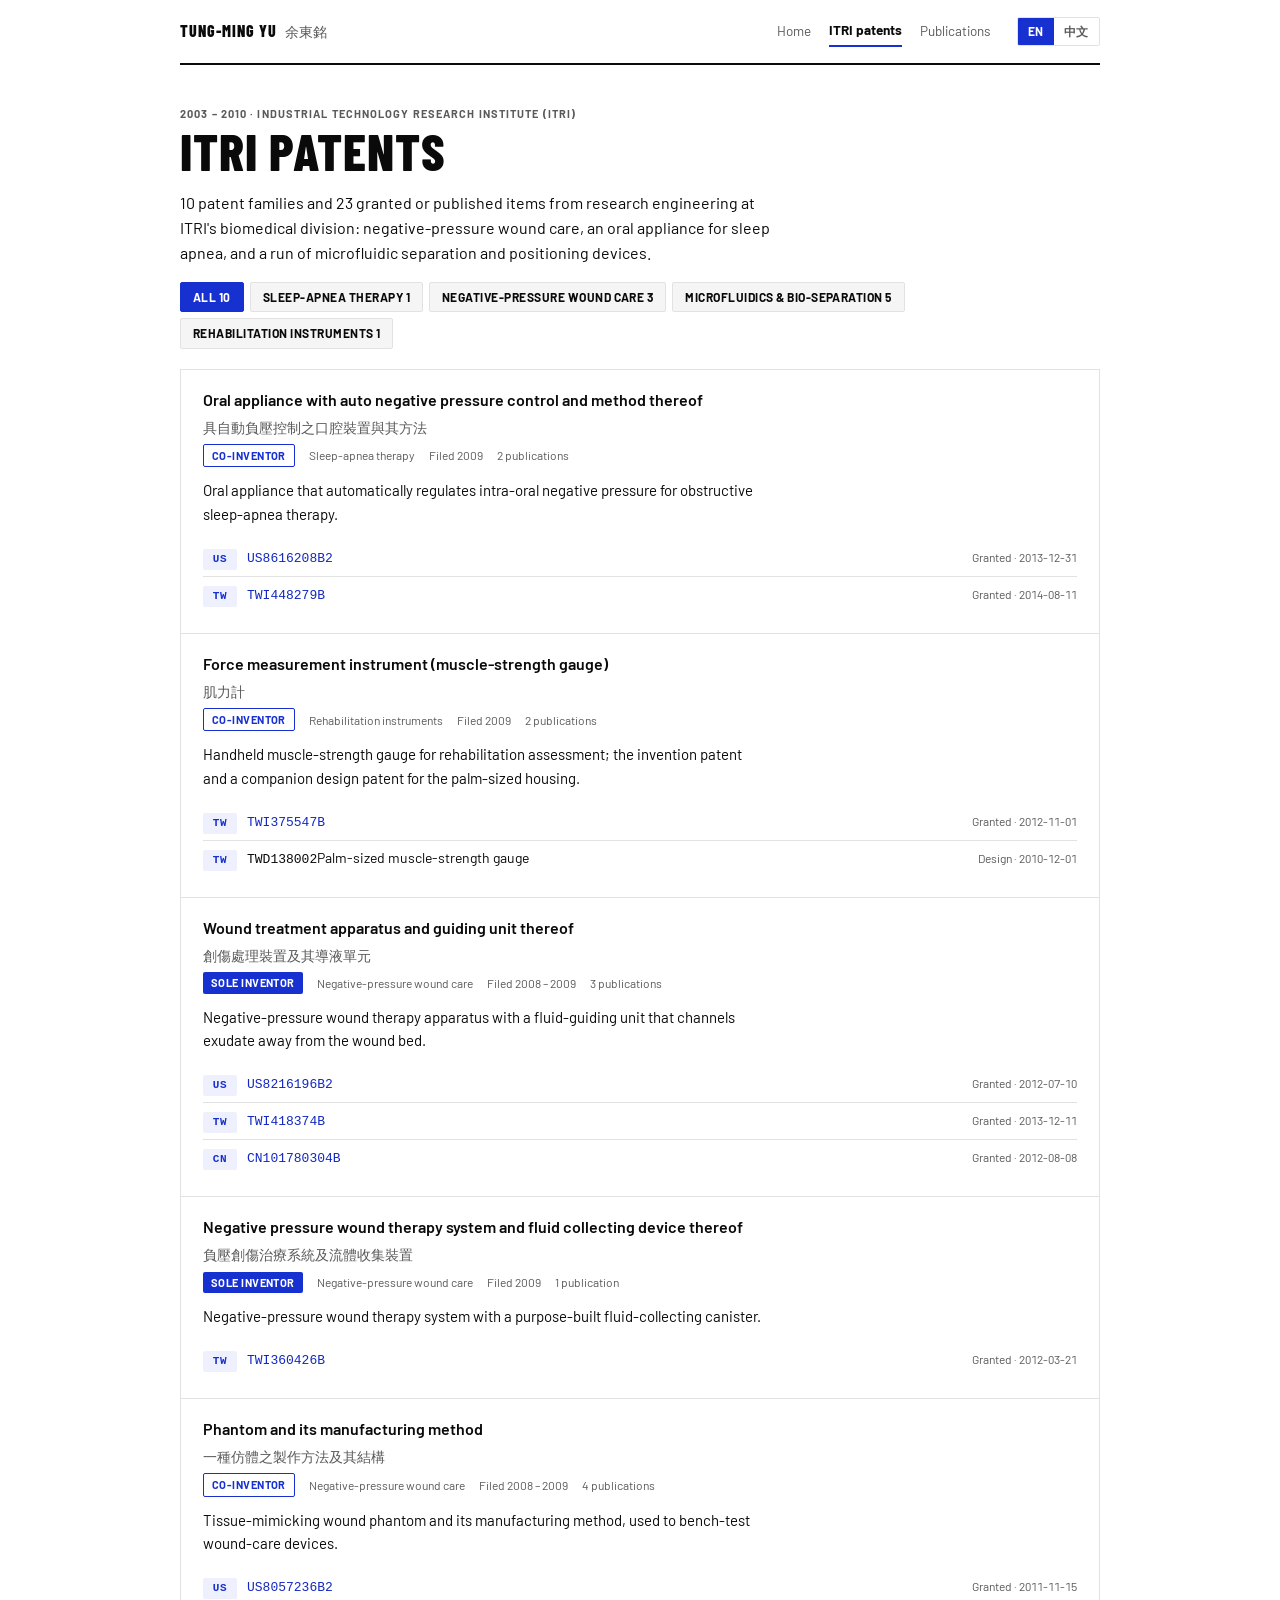
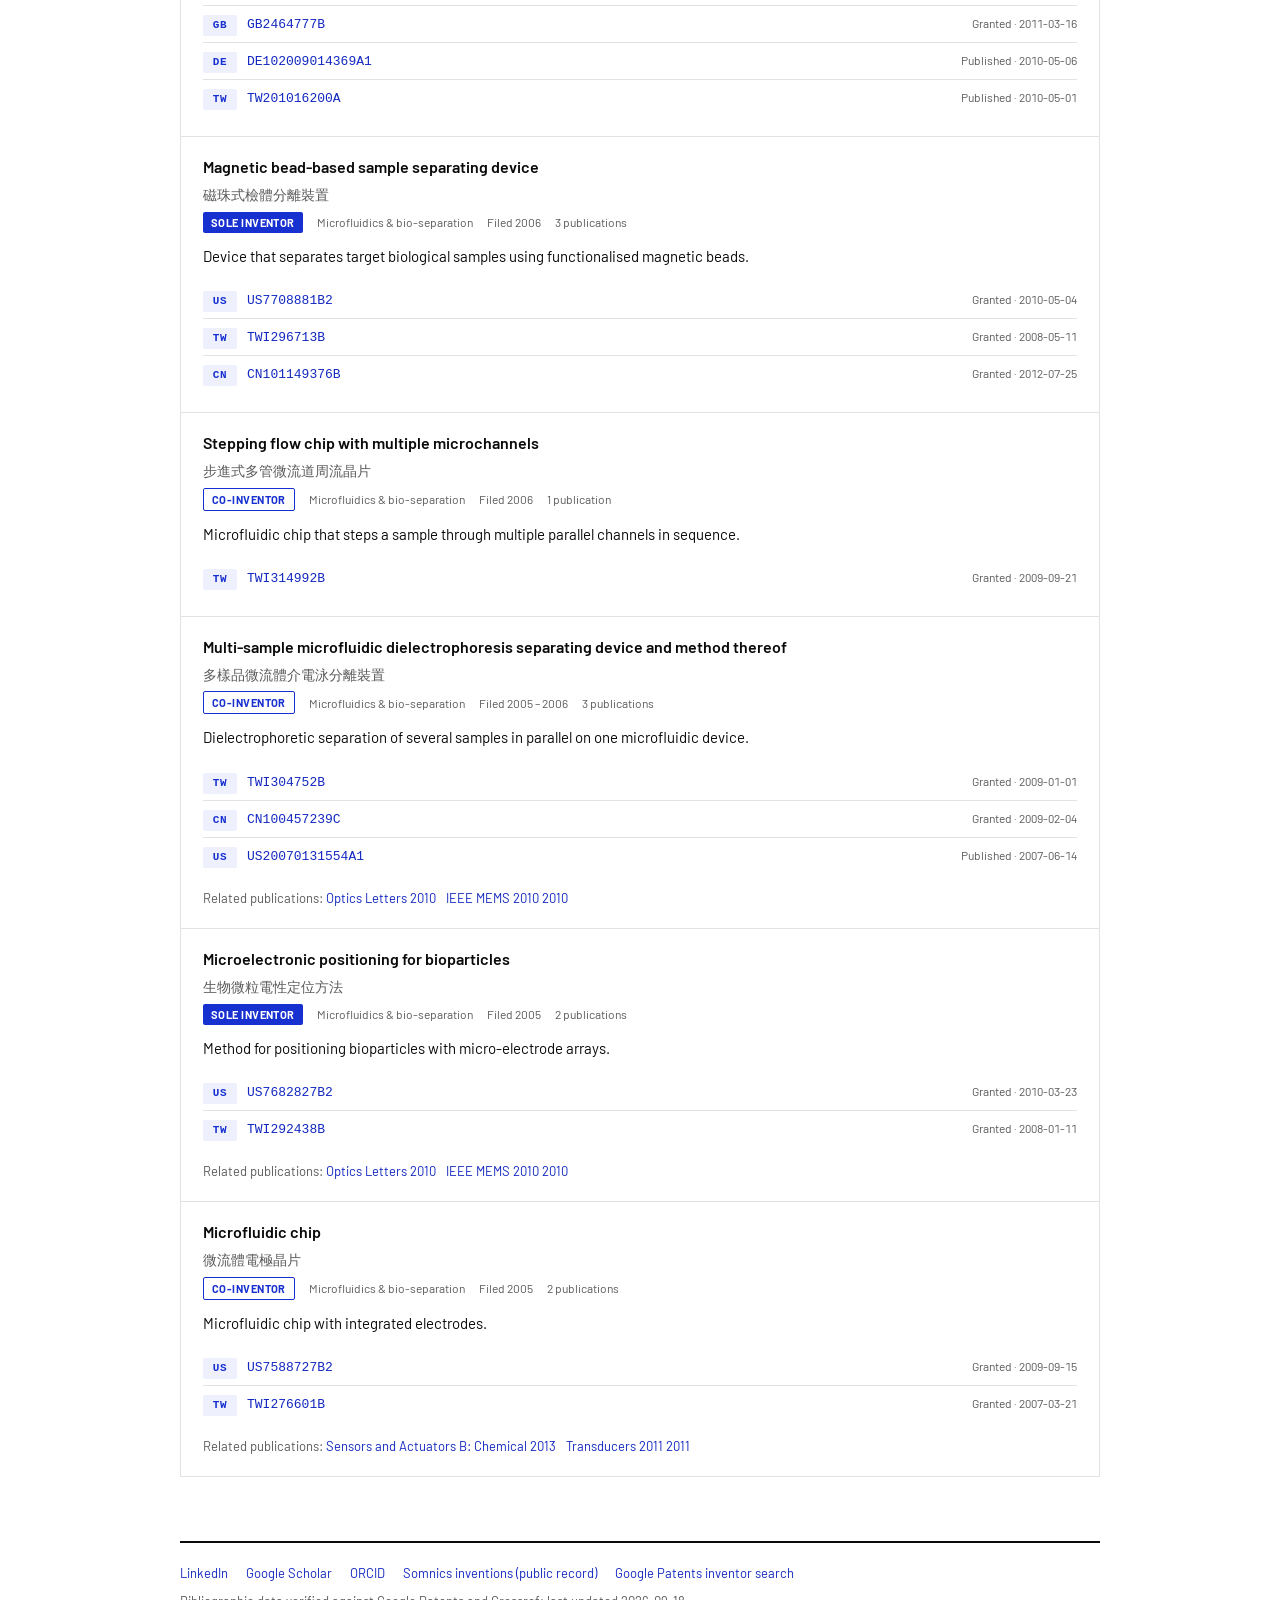
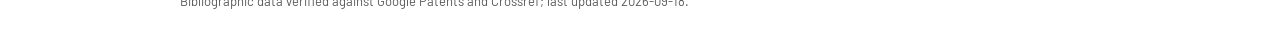
==== itri.html @ 013ddf95 "Inventor portfolio site: ITRI patents, publications, Somnics inventions (public record) Co-Authored-" ====
<!doctype html>
<html lang="en" data-lang="en">
<head>
<meta charset="utf-8">
<meta name="viewport" content="width=device-width, initial-scale=1, viewport-fit=cover">
<title>ITRI Patents — Tung-Ming Yu</title>
<meta name="description" content="Patent families from ITRI, 2003–2010">
<meta property="og:title" content="ITRI Patents — Tung-Ming Yu">
<meta property="og:description" content="Patent families from ITRI, 2003–2010">
<meta property="og:type" content="website">
<link rel="preconnect" href="https://fonts.googleapis.com"><link rel="stylesheet" href="https://fonts.googleapis.com/css2?family=Barlow+Condensed:wght@600;700;800&family=Barlow:wght@400;500;600&display=swap">
<link rel="stylesheet" href="style.css">
</head>
<body>
<div class="wrap">
<div class="top">
  <a class="brand" href="index.html">Tung-Ming Yu<span class="zh-name">余東銘</span></a>
  <nav class="nav" aria-label="Site"><a href="index.html"><span class="en">Home</span><span class="zh">首頁</span></a><a href="itri.html" aria-current="page"><span class="en">ITRI patents</span><span class="zh">工研院專利</span></a><a href="publications.html"><span class="en">Publications</span><span class="zh">論文</span></a>
    <span class="lang" role="group" aria-label="Language">
      <button type="button" id="lang-en" data-lang="en" aria-pressed="true">EN</button>
      <button type="button" id="lang-zh" data-lang="zh" aria-pressed="false">中文</button>
    </span>
  </nav>
</div><main>
<p class="eyebrow">2003 – 2010 · <span class="en">Industrial Technology Research Institute (ITRI)</span><span class="zh">財團法人工業技術研究院</span></p>
<h1><span class="en">ITRI patents</span><span class="zh">工研院時期專利</span></h1>
<p class="lede" style="margin-top:12px"><span class="en">10 patent families and 23 granted or published items from research engineering at ITRI&#x27;s biomedical division: negative-pressure wound care, an oral appliance for sleep apnea, and a run of microfluidic separation and positioning devices.</span><span class="zh">工研院生醫領域研發期間的 10 個專利家族、23 件核准或公開案：負壓創傷照護、睡眠呼吸中止口腔裝置，以及一系列微流體分離與定位裝置。</span></p>
<div class="filter" role="group" aria-label="Filter by domain"><button type="button" data-domain="all" aria-pressed="true"><span class="en">All</span><span class="zh">全部</span> <span class="n">10</span></button><button type="button" data-domain="sleep" aria-pressed="false"><span class="en">Sleep-apnea therapy</span><span class="zh">睡眠呼吸中止治療</span> <span class="n">1</span></button><button type="button" data-domain="wound" aria-pressed="false"><span class="en">Negative-pressure wound care</span><span class="zh">負壓創傷照護</span> <span class="n">3</span></button><button type="button" data-domain="microfluidics" aria-pressed="false"><span class="en">Microfluidics &amp; bio-separation</span><span class="zh">微流體與生物分離</span> <span class="n">5</span></button><button type="button" data-domain="rehab" aria-pressed="false"><span class="en">Rehabilitation instruments</span><span class="zh">復健量測儀器</span> <span class="n">1</span></button></div>
<div class="families">
<article class="fam" id="oral-appliance" data-domain="sleep">
  <header>
    <h3><span class="en">Oral appliance with auto negative pressure control and method thereof</span><span class="zh">具自動負壓控制之口腔裝置與其方法</span></h3>
    <p class="alt"><span class="en">具自動負壓控制之口腔裝置與其方法</span><span class="zh">Oral appliance with auto negative pressure control and method thereof</span></p>
    <div class="meta"><span class="role co"><span class="en">Co-inventor</span><span class="zh">共同發明人</span></span><span><span class="en">Sleep-apnea therapy</span><span class="zh">睡眠呼吸中止治療</span></span>
      <span><span class="en">Filed</span><span class="zh">申請</span> 2009</span>
      <span>2 <span class="en">publications</span><span class="zh">件公告</span></span></div>
  </header>
  <p class="desc"><span class="en">Oral appliance that automatically regulates intra-oral negative pressure for obstructive sleep-apnea therapy.</span><span class="zh">自動調控口腔內負壓的口腔裝置，用於阻塞型睡眠呼吸中止治療。</span></p>
  <ul class="pubs"><li><span class="cc" title="United States">US</span><span><a class="pn" href="https://patents.google.com/patent/US8616208B2" target="_blank" rel="noopener">US8616208B2</a></span><span class="kd"><span class="en">Granted</span><span class="zh">核准</span> · 2013-12-31</span></li><li><span class="cc" title="Taiwan">TW</span><span><a class="pn" href="https://patents.google.com/patent/TWI448279B" target="_blank" rel="noopener">TWI448279B</a></span><span class="kd"><span class="en">Granted</span><span class="zh">核准</span> · 2014-08-11</span></li></ul>
  
</article>
<article class="fam" id="force-meter" data-domain="rehab">
  <header>
    <h3><span class="en">Force measurement instrument (muscle-strength gauge)</span><span class="zh">肌力計</span></h3>
    <p class="alt"><span class="en">肌力計</span><span class="zh">Force measurement instrument (muscle-strength gauge)</span></p>
    <div class="meta"><span class="role co"><span class="en">Co-inventor</span><span class="zh">共同發明人</span></span><span><span class="en">Rehabilitation instruments</span><span class="zh">復健量測儀器</span></span>
      <span><span class="en">Filed</span><span class="zh">申請</span> 2009</span>
      <span>2 <span class="en">publications</span><span class="zh">件公告</span></span></div>
  </header>
  <p class="desc"><span class="en">Handheld muscle-strength gauge for rehabilitation assessment; the invention patent and a companion design patent for the palm-sized housing.</span><span class="zh">復健評估用手持式肌力計；含發明專利與掌上型外觀設計專利。</span></p>
  <ul class="pubs"><li><span class="cc" title="Taiwan">TW</span><span><a class="pn" href="https://patents.google.com/patent/TWI375547B" target="_blank" rel="noopener">TWI375547B</a></span><span class="kd"><span class="en">Granted</span><span class="zh">核准</span> · 2012-11-01</span></li><li><span class="cc" title="Taiwan">TW</span><span><span class="pn">TWD138002</span><span class="ptitle"><span class="en">Palm-sized muscle-strength gauge</span><span class="zh">掌上型肌力計</span></span></span><span class="kd"><span class="en">Design</span><span class="zh">設計</span> · 2010-12-01</span></li></ul>
  
</article>
<article class="fam" id="wound-guiding" data-domain="wound">
  <header>
    <h3><span class="en">Wound treatment apparatus and guiding unit thereof</span><span class="zh">創傷處理裝置及其導液單元</span></h3>
    <p class="alt"><span class="en">創傷處理裝置及其導液單元</span><span class="zh">Wound treatment apparatus and guiding unit thereof</span></p>
    <div class="meta"><span class="role sole"><span class="en">Sole inventor</span><span class="zh">唯一發明人</span></span><span><span class="en">Negative-pressure wound care</span><span class="zh">負壓創傷照護</span></span>
      <span><span class="en">Filed</span><span class="zh">申請</span> 2008 – 2009</span>
      <span>3 <span class="en">publications</span><span class="zh">件公告</span></span></div>
  </header>
  <p class="desc"><span class="en">Negative-pressure wound therapy apparatus with a fluid-guiding unit that channels exudate away from the wound bed.</span><span class="zh">負壓創傷治療裝置，以導液單元將滲出液自傷口床導出。</span></p>
  <ul class="pubs"><li><span class="cc" title="United States">US</span><span><a class="pn" href="https://patents.google.com/patent/US8216196B2" target="_blank" rel="noopener">US8216196B2</a></span><span class="kd"><span class="en">Granted</span><span class="zh">核准</span> · 2012-07-10</span></li><li><span class="cc" title="Taiwan">TW</span><span><a class="pn" href="https://patents.google.com/patent/TWI418374B" target="_blank" rel="noopener">TWI418374B</a></span><span class="kd"><span class="en">Granted</span><span class="zh">核准</span> · 2013-12-11</span></li><li><span class="cc" title="China">CN</span><span><a class="pn" href="https://patents.google.com/patent/CN101780304B" target="_blank" rel="noopener">CN101780304B</a></span><span class="kd"><span class="en">Granted</span><span class="zh">核准</span> · 2012-08-08</span></li></ul>
  
</article>
<article class="fam" id="npwt-collector" data-domain="wound">
  <header>
    <h3><span class="en">Negative pressure wound therapy system and fluid collecting device thereof</span><span class="zh">負壓創傷治療系統及流體收集裝置</span></h3>
    <p class="alt"><span class="en">負壓創傷治療系統及流體收集裝置</span><span class="zh">Negative pressure wound therapy system and fluid collecting device thereof</span></p>
    <div class="meta"><span class="role sole"><span class="en">Sole inventor</span><span class="zh">唯一發明人</span></span><span><span class="en">Negative-pressure wound care</span><span class="zh">負壓創傷照護</span></span>
      <span><span class="en">Filed</span><span class="zh">申請</span> 2009</span>
      <span>1 <span class="en">publication</span><span class="zh">件公告</span></span></div>
  </header>
  <p class="desc"><span class="en">Negative-pressure wound therapy system with a purpose-built fluid-collecting canister.</span><span class="zh">負壓創傷治療系統及其專用流體收集裝置。</span></p>
  <ul class="pubs"><li><span class="cc" title="Taiwan">TW</span><span><a class="pn" href="https://patents.google.com/patent/TWI360426B" target="_blank" rel="noopener">TWI360426B</a></span><span class="kd"><span class="en">Granted</span><span class="zh">核准</span> · 2012-03-21</span></li></ul>
  
</article>
<article class="fam" id="phantom" data-domain="wound">
  <header>
    <h3><span class="en">Phantom and its manufacturing method</span><span class="zh">一種仿體之製作方法及其結構</span></h3>
    <p class="alt"><span class="en">一種仿體之製作方法及其結構</span><span class="zh">Phantom and its manufacturing method</span></p>
    <div class="meta"><span class="role co"><span class="en">Co-inventor</span><span class="zh">共同發明人</span></span><span><span class="en">Negative-pressure wound care</span><span class="zh">負壓創傷照護</span></span>
      <span><span class="en">Filed</span><span class="zh">申請</span> 2008 – 2009</span>
      <span>4 <span class="en">publications</span><span class="zh">件公告</span></span></div>
  </header>
  <p class="desc"><span class="en">Tissue-mimicking wound phantom and its manufacturing method, used to bench-test wound-care devices.</span><span class="zh">模擬組織的創傷仿體及其製作方法，用於創傷照護器材的檯面測試。</span></p>
  <ul class="pubs"><li><span class="cc" title="United States">US</span><span><a class="pn" href="https://patents.google.com/patent/US8057236B2" target="_blank" rel="noopener">US8057236B2</a></span><span class="kd"><span class="en">Granted</span><span class="zh">核准</span> · 2011-11-15</span></li><li><span class="cc" title="United Kingdom">GB</span><span><a class="pn" href="https://patents.google.com/patent/GB2464777B" target="_blank" rel="noopener">GB2464777B</a></span><span class="kd"><span class="en">Granted</span><span class="zh">核准</span> · 2011-03-16</span></li><li><span class="cc" title="Germany">DE</span><span><a class="pn" href="https://patents.google.com/patent/DE102009014369A1" target="_blank" rel="noopener">DE102009014369A1</a></span><span class="kd"><span class="en">Published</span><span class="zh">公開</span> · 2010-05-06</span></li><li><span class="cc" title="Taiwan">TW</span><span><a class="pn" href="https://patents.google.com/patent/TW201016200A" target="_blank" rel="noopener">TW201016200A</a></span><span class="kd"><span class="en">Published</span><span class="zh">公開</span> · 2010-05-01</span></li></ul>
  
</article>
<article class="fam" id="magnetic-bead" data-domain="microfluidics">
  <header>
    <h3><span class="en">Magnetic bead-based sample separating device</span><span class="zh">磁珠式檢體分離裝置</span></h3>
    <p class="alt"><span class="en">磁珠式檢體分離裝置</span><span class="zh">Magnetic bead-based sample separating device</span></p>
    <div class="meta"><span class="role sole"><span class="en">Sole inventor</span><span class="zh">唯一發明人</span></span><span><span class="en">Microfluidics &amp; bio-separation</span><span class="zh">微流體與生物分離</span></span>
      <span><span class="en">Filed</span><span class="zh">申請</span> 2006</span>
      <span>3 <span class="en">publications</span><span class="zh">件公告</span></span></div>
  </header>
  <p class="desc"><span class="en">Device that separates target biological samples using functionalised magnetic beads.</span><span class="zh">以功能化磁珠分離目標生物檢體的裝置。</span></p>
  <ul class="pubs"><li><span class="cc" title="United States">US</span><span><a class="pn" href="https://patents.google.com/patent/US7708881B2" target="_blank" rel="noopener">US7708881B2</a></span><span class="kd"><span class="en">Granted</span><span class="zh">核准</span> · 2010-05-04</span></li><li><span class="cc" title="Taiwan">TW</span><span><a class="pn" href="https://patents.google.com/patent/TWI296713B" target="_blank" rel="noopener">TWI296713B</a></span><span class="kd"><span class="en">Granted</span><span class="zh">核准</span> · 2008-05-11</span></li><li><span class="cc" title="China">CN</span><span><a class="pn" href="https://patents.google.com/patent/CN101149376B" target="_blank" rel="noopener">CN101149376B</a></span><span class="kd"><span class="en">Granted</span><span class="zh">核准</span> · 2012-07-25</span></li></ul>
  
</article>
<article class="fam" id="stepping-chip" data-domain="microfluidics">
  <header>
    <h3><span class="en">Stepping flow chip with multiple microchannels</span><span class="zh">步進式多管微流道周流晶片</span></h3>
    <p class="alt"><span class="en">步進式多管微流道周流晶片</span><span class="zh">Stepping flow chip with multiple microchannels</span></p>
    <div class="meta"><span class="role co"><span class="en">Co-inventor</span><span class="zh">共同發明人</span></span><span><span class="en">Microfluidics &amp; bio-separation</span><span class="zh">微流體與生物分離</span></span>
      <span><span class="en">Filed</span><span class="zh">申請</span> 2006</span>
      <span>1 <span class="en">publication</span><span class="zh">件公告</span></span></div>
  </header>
  <p class="desc"><span class="en">Microfluidic chip that steps a sample through multiple parallel channels in sequence.</span><span class="zh">使樣品依序步進流經多個並列微流道的晶片。</span></p>
  <ul class="pubs"><li><span class="cc" title="Taiwan">TW</span><span><a class="pn" href="https://patents.google.com/patent/TWI314992B" target="_blank" rel="noopener">TWI314992B</a></span><span class="kd"><span class="en">Granted</span><span class="zh">核准</span> · 2009-09-21</span></li></ul>
  
</article>
<article class="fam" id="dep-separator" data-domain="microfluidics">
  <header>
    <h3><span class="en">Multi-sample microfluidic dielectrophoresis separating device and method thereof</span><span class="zh">多樣品微流體介電泳分離裝置</span></h3>
    <p class="alt"><span class="en">多樣品微流體介電泳分離裝置</span><span class="zh">Multi-sample microfluidic dielectrophoresis separating device and method thereof</span></p>
    <div class="meta"><span class="role co"><span class="en">Co-inventor</span><span class="zh">共同發明人</span></span><span><span class="en">Microfluidics &amp; bio-separation</span><span class="zh">微流體與生物分離</span></span>
      <span><span class="en">Filed</span><span class="zh">申請</span> 2005 – 2006</span>
      <span>3 <span class="en">publications</span><span class="zh">件公告</span></span></div>
  </header>
  <p class="desc"><span class="en">Dielectrophoretic separation of several samples in parallel on one microfluidic device.</span><span class="zh">在單一微流體裝置上以介電泳平行分離多個樣品。</span></p>
  <ul class="pubs"><li><span class="cc" title="Taiwan">TW</span><span><a class="pn" href="https://patents.google.com/patent/TWI304752B" target="_blank" rel="noopener">TWI304752B</a></span><span class="kd"><span class="en">Granted</span><span class="zh">核准</span> · 2009-01-01</span></li><li><span class="cc" title="China">CN</span><span><a class="pn" href="https://patents.google.com/patent/CN100457239C" target="_blank" rel="noopener">CN100457239C</a></span><span class="kd"><span class="en">Granted</span><span class="zh">核准</span> · 2009-02-04</span></li><li><span class="cc" title="United States">US</span><span><a class="pn" href="https://patents.google.com/patent/US20070131554A1" target="_blank" rel="noopener">US20070131554A1</a></span><span class="kd"><span class="en">Published</span><span class="zh">公開</span> · 2007-06-14</span></li></ul>
  <div class="related"><span class="en">Related publications:</span><span class="zh">相關論文：</span> <a href="publications.html#ol-2010">Optics Letters 2010</a><a href="publications.html#mems-2010">IEEE MEMS 2010 2010</a></div>
</article>
<article class="fam" id="bioparticle-positioning" data-domain="microfluidics">
  <header>
    <h3><span class="en">Microelectronic positioning for bioparticles</span><span class="zh">生物微粒電性定位方法</span></h3>
    <p class="alt"><span class="en">生物微粒電性定位方法</span><span class="zh">Microelectronic positioning for bioparticles</span></p>
    <div class="meta"><span class="role sole"><span class="en">Sole inventor</span><span class="zh">唯一發明人</span></span><span><span class="en">Microfluidics &amp; bio-separation</span><span class="zh">微流體與生物分離</span></span>
      <span><span class="en">Filed</span><span class="zh">申請</span> 2005</span>
      <span>2 <span class="en">publications</span><span class="zh">件公告</span></span></div>
  </header>
  <p class="desc"><span class="en">Method for positioning bioparticles with micro-electrode arrays.</span><span class="zh">以微電極陣列定位生物微粒的方法。</span></p>
  <ul class="pubs"><li><span class="cc" title="United States">US</span><span><a class="pn" href="https://patents.google.com/patent/US7682827B2" target="_blank" rel="noopener">US7682827B2</a></span><span class="kd"><span class="en">Granted</span><span class="zh">核准</span> · 2010-03-23</span></li><li><span class="cc" title="Taiwan">TW</span><span><a class="pn" href="https://patents.google.com/patent/TWI292438B" target="_blank" rel="noopener">TWI292438B</a></span><span class="kd"><span class="en">Granted</span><span class="zh">核准</span> · 2008-01-11</span></li></ul>
  <div class="related"><span class="en">Related publications:</span><span class="zh">相關論文：</span> <a href="publications.html#ol-2010">Optics Letters 2010</a><a href="publications.html#mems-2010">IEEE MEMS 2010 2010</a></div>
</article>
<article class="fam" id="microfluidic-chip" data-domain="microfluidics">
  <header>
    <h3><span class="en">Microfluidic chip</span><span class="zh">微流體電極晶片</span></h3>
    <p class="alt"><span class="en">微流體電極晶片</span><span class="zh">Microfluidic chip</span></p>
    <div class="meta"><span class="role co"><span class="en">Co-inventor</span><span class="zh">共同發明人</span></span><span><span class="en">Microfluidics &amp; bio-separation</span><span class="zh">微流體與生物分離</span></span>
      <span><span class="en">Filed</span><span class="zh">申請</span> 2005</span>
      <span>2 <span class="en">publications</span><span class="zh">件公告</span></span></div>
  </header>
  <p class="desc"><span class="en">Microfluidic chip with integrated electrodes.</span><span class="zh">整合電極的微流體晶片。</span></p>
  <ul class="pubs"><li><span class="cc" title="United States">US</span><span><a class="pn" href="https://patents.google.com/patent/US7588727B2" target="_blank" rel="noopener">US7588727B2</a></span><span class="kd"><span class="en">Granted</span><span class="zh">核准</span> · 2009-09-15</span></li><li><span class="cc" title="Taiwan">TW</span><span><a class="pn" href="https://patents.google.com/patent/TWI276601B" target="_blank" rel="noopener">TWI276601B</a></span><span class="kd"><span class="en">Granted</span><span class="zh">核准</span> · 2007-03-21</span></li></ul>
  <div class="related"><span class="en">Related publications:</span><span class="zh">相關論文：</span> <a href="publications.html#snb-2013">Sensors and Actuators B: Chemical 2013</a><a href="publications.html#transducers-2011">Transducers 2011 2011</a></div>
</article></div>
</main>
<footer>
  <div class="ext"><a href="https://www.linkedin.com/in/tungmingyu" rel="me">LinkedIn</a><a href="https://scholar.google.com/citations?user=Y4uDDDAAAAAJ">Google Scholar</a><a href="https://orcid.org/0009-0000-7550-7226">ORCID</a><a href="somnics.html"><span class="en">Somnics inventions (public record)</span><span class="zh">Somnics 發明（公開紀錄）</span></a><a href="https://patents.google.com/?inventor=%22Tung-Ming+Yu%22"><span class="en">Google Patents inventor search</span><span class="zh">Google Patents 發明人檢索</span></a></div>
  <div><span class="en">Bibliographic data verified against Google Patents and Crossref; last updated 2026-09-18.</span><span class="zh">書目資料已與 Google Patents 及 Crossref 核對；最後更新 2026-09-18。</span></div>
</footer></div>
<script src="app.js"></script>
</body>
</html>
---- style.css ----
:root{
  --bg:#FFFFFF;--surface:#F5F5F5;--ink:#0A0A0A;--muted:#5A5A5A;
  --line:#E2E2E2;--accent:#1730D0;--accent-ink:#1228C0;--accent-soft:#EEF0FD;--mono-bg:#F2F2F2;
  --font-body:"Barlow",system-ui,-apple-system,"Noto Sans TC","PingFang TC",sans-serif;
  --font-display:"Barlow Condensed",var(--font-body);
  --font-mono:ui-monospace,SFMono-Regular,Menlo,Consolas,monospace;
}
@media (prefers-color-scheme:dark){
  :root:not([data-theme="light"]){
    --bg:#111111;--surface:#1C1C1C;--ink:#F0F0F0;--muted:#888;
    --line:#2C2C2C;--accent:#5B72F4;--accent-ink:#8FA4FF;--accent-soft:#13183A;--mono-bg:#222;
  }
}
:root[data-theme="dark"]{
  --bg:#111111;--surface:#1C1C1C;--ink:#F0F0F0;--muted:#888;
  --line:#2C2C2C;--accent:#5B72F4;--accent-ink:#8FA4FF;--accent-soft:#13183A;--mono-bg:#222;
}
*{box-sizing:border-box}
html{color-scheme:light dark}
body{margin:0;background:var(--bg);color:var(--ink);font-family:var(--font-body);font-size:16px;line-height:1.55;-webkit-font-smoothing:antialiased}
:root:not([data-lang="zh"]) .zh{display:none}
:root[data-lang="zh"] .en{display:none}
:root[data-lang="zh"] body{font-size:16.5px}
a{color:var(--accent-ink);text-decoration:none}
a:hover{text-decoration:underline;text-underline-offset:3px}
a:focus-visible,button:focus-visible{outline:2px solid var(--accent);outline-offset:2px;border-radius:2px}
.wrap{max-width:960px;margin:0 auto;padding-block:0 64px;padding-inline:20px}
h1,h2,h3{font-family:var(--font-display);text-wrap:balance;margin:0;line-height:1.1}
h1{font-size:clamp(36px,6vw,52px);font-weight:800;text-transform:uppercase;letter-spacing:.02em}
h2{font-size:13px;font-weight:800;text-transform:uppercase;letter-spacing:.1em;margin-top:48px;padding-bottom:10px;margin-bottom:16px;border-bottom:2px solid var(--ink)}
h3{font-size:17px;font-weight:600;line-height:1.3;font-family:var(--font-body);text-transform:none;letter-spacing:0}
p{margin:0}
.eyebrow{font-size:11px;letter-spacing:.1em;text-transform:uppercase;color:var(--muted);font-weight:700}
.muted{color:var(--muted)}
.mono{font-family:var(--font-mono);font-variant-numeric:tabular-nums}

/* header */
.top{display:flex;align-items:center;justify-content:space-between;gap:16px;flex-wrap:wrap;padding-block:16px;border-bottom:2px solid var(--ink);margin-bottom:40px}
.brand{font-family:var(--font-display);font-weight:800;font-size:16px;color:var(--ink);letter-spacing:.06em;text-transform:uppercase}
.brand .zh-name{font-family:var(--font-body);font-weight:400;color:var(--muted);margin-left:8px;text-transform:none;letter-spacing:0;font-size:14px}
.nav{display:flex;gap:4px 18px;align-items:center;flex-wrap:wrap;font-size:13.5px}
.nav a{color:var(--muted);padding:4px 0}
.nav a[aria-current="page"]{color:var(--ink);font-weight:700;border-bottom:2px solid var(--accent)}
.lang{display:inline-flex;border:1px solid var(--line);border-radius:2px;overflow:hidden;margin-left:8px}
.lang button{font:inherit;font-size:12px;font-weight:700;padding:4px 10px;border:0;background:transparent;color:var(--muted);cursor:pointer;letter-spacing:.05em}
.lang button[aria-pressed="true"]{background:var(--accent);color:#fff}

/* hero */
.hero{display:grid;gap:14px;max-width:72ch}
.hero h1{font-size:clamp(52px,9vw,88px);line-height:.96}
.hero h1 .zh-name{display:block;font-size:.28em;font-weight:400;text-transform:none;color:var(--muted);letter-spacing:0;font-family:var(--font-body);margin-top:10px}
.hero .tag{font-size:13px;color:var(--muted);font-weight:600;letter-spacing:.06em;text-transform:uppercase}
.hero p.intro{font-size:17px;color:var(--ink);max-width:65ch}
.figures{display:flex;flex-wrap:wrap;gap:0;margin-top:32px;border-top:2px solid var(--ink);border-bottom:2px solid var(--ink)}
.figures div{display:flex;flex-direction:column;gap:3px;padding:14px 24px 12px;border-right:1px solid var(--line)}
.figures div:first-child{padding-left:0}
.figures div:last-child{border-right:none}
.figures b{font-family:var(--font-display);font-size:42px;font-weight:800;line-height:1;font-variant-numeric:tabular-nums;letter-spacing:-.01em}
.figures span{font-size:11px;color:var(--muted);text-transform:uppercase;letter-spacing:.06em;font-weight:600}

/* eras */
.eras{display:grid;gap:0;margin-top:16px}
.era{display:grid;grid-template-columns:120px 1fr auto;gap:6px 20px;align-items:baseline;padding-block:18px;border-bottom:1px solid var(--line)}
.era:first-child{border-top:1px solid var(--line)}
.era .years{font-family:var(--font-mono);font-size:12px;color:var(--muted);font-variant-numeric:tabular-nums}
.era .org{font-family:var(--font-display);font-weight:700;font-size:18px;text-transform:uppercase;letter-spacing:.02em}
.era .role{font-size:14px;color:var(--muted);margin-top:3px}
.era .cta{font-size:12px;font-weight:700;white-space:nowrap;letter-spacing:.05em;text-transform:uppercase;color:var(--accent-ink)}
@media (max-width:560px){.era{grid-template-columns:1fr}.era .cta{white-space:normal}}
.domains{display:flex;flex-wrap:wrap;gap:6px;margin-top:16px}
.chip{display:inline-flex;align-items:center;gap:6px;font-size:12px;font-weight:600;padding:5px 11px;border-radius:2px;border:1px solid var(--line);background:var(--surface);color:var(--ink);text-transform:uppercase;letter-spacing:.04em}
.chip .n{font-family:var(--font-mono);font-size:12px;color:var(--muted)}

/* filter bar */
.filter{display:flex;flex-wrap:wrap;gap:6px;margin:16px 0 20px}
.filter button{font:inherit;font-size:12px;font-weight:700;padding:5px 12px;border-radius:2px;border:1px solid var(--line);background:var(--surface);color:var(--ink);cursor:pointer;text-transform:uppercase;letter-spacing:.04em}
.filter button[aria-pressed="true"]{background:var(--accent);border-color:var(--accent);color:#fff}

/* family cards */
.families{display:grid;gap:1px;background:var(--line);margin-top:16px;border:1px solid var(--line)}
.fam{background:var(--bg);padding:20px 22px;scroll-margin-top:16px}
.fam[hidden]{display:none}
.fam header{display:grid;gap:6px;margin-bottom:12px}
.fam h3{font-size:16px;font-weight:600;line-height:1.3}
.fam .alt{font-size:14px;color:var(--muted)}
.meta{display:flex;flex-wrap:wrap;gap:6px 14px;font-size:12px;color:var(--muted);align-items:center}
.meta .role{font-weight:700;padding:2px 8px;border-radius:2px;font-size:11px;text-transform:uppercase;letter-spacing:.04em}
.meta .role.sole,.meta .role.first{background:var(--accent);color:#fff}
.meta .role.co{border:1px solid var(--accent);color:var(--accent);background:transparent}
.fam .desc{font-size:15px;margin:8px 0 14px;max-width:70ch}
.pubs{display:grid;gap:0;margin:0;padding:0;list-style:none}
.pubs li{display:grid;grid-template-columns:34px minmax(0,1fr) auto;gap:10px;align-items:baseline;font-size:14px;padding:6px 0;border-top:1px solid var(--line)}
.pubs li:first-child{border-top:none}
.cc{font-family:var(--font-mono);font-size:11px;font-weight:700;letter-spacing:.05em;color:var(--accent);background:var(--accent-soft);padding:2px 0;border-radius:2px;text-align:center}
.pn{font-family:var(--font-mono);font-size:13px;font-variant-numeric:tabular-nums}
.pn .val{font-size:12px;color:var(--muted);margin-left:8px;font-family:var(--font-body)}
.pn .ptitle{display:block;font-family:var(--font-body);font-size:13px;color:var(--muted)}
.kd{font-size:12px;color:var(--muted);white-space:nowrap;font-variant-numeric:tabular-nums}
@media (max-width:480px){.pubs li{grid-template-columns:34px 1fr}.kd{grid-column:2}}
.related{font-size:13px;color:var(--muted);margin-top:14px}
.related a{margin-right:10px}

/* publications */
.paper{display:grid;grid-template-columns:56px minmax(0,1fr);gap:12px 18px;padding-block:18px;border-top:1px solid var(--line);scroll-margin-top:16px}
.paper:last-child{border-bottom:1px solid var(--line)}
.paper .year{font-family:var(--font-display);font-size:16px;font-weight:800;color:var(--muted);padding-top:2px;font-variant-numeric:tabular-nums;letter-spacing:.02em}
.paper h3{font-size:16px;font-weight:600;line-height:1.3;font-family:var(--font-body)}
.paper .authors{font-size:14px;color:var(--muted);margin-top:6px}
.paper .authors b{color:var(--ink);font-weight:600}
.paper .venue{font-size:14px;margin-top:4px}
.paper .venue i{font-style:italic}
.paper .summary{font-size:14.5px;margin-top:8px;max-width:68ch}
.paper .links{display:flex;flex-wrap:wrap;gap:6px 16px;margin-top:10px;font-size:13px;align-items:center}
.pill{display:inline-block;font-size:11px;font-weight:700;padding:2px 8px;border-radius:2px;background:var(--accent-soft);color:var(--accent);text-transform:uppercase;letter-spacing:.04em}
.pill.quiet{background:var(--mono-bg);color:var(--muted);font-weight:600;text-transform:none;letter-spacing:0}
@media (max-width:480px){.paper{grid-template-columns:1fr}.paper .year{padding-top:0}}

.note{background:var(--surface);border:none;border-left:3px solid var(--ink);border-radius:0;padding:14px 18px;font-size:14px;max-width:72ch;margin-bottom:24px}
.lede{font-size:16px;max-width:68ch;margin-bottom:0;margin-top:12px}

footer{margin-top:64px;padding-top:20px;border-top:2px solid var(--ink);font-size:13px;color:var(--muted);display:grid;gap:8px}
footer .ext{display:flex;flex-wrap:wrap;gap:6px 18px}
@media (prefers-reduced-motion:no-preference){.fam,.filter button{transition:background .12s,border-color .12s,color .12s}}
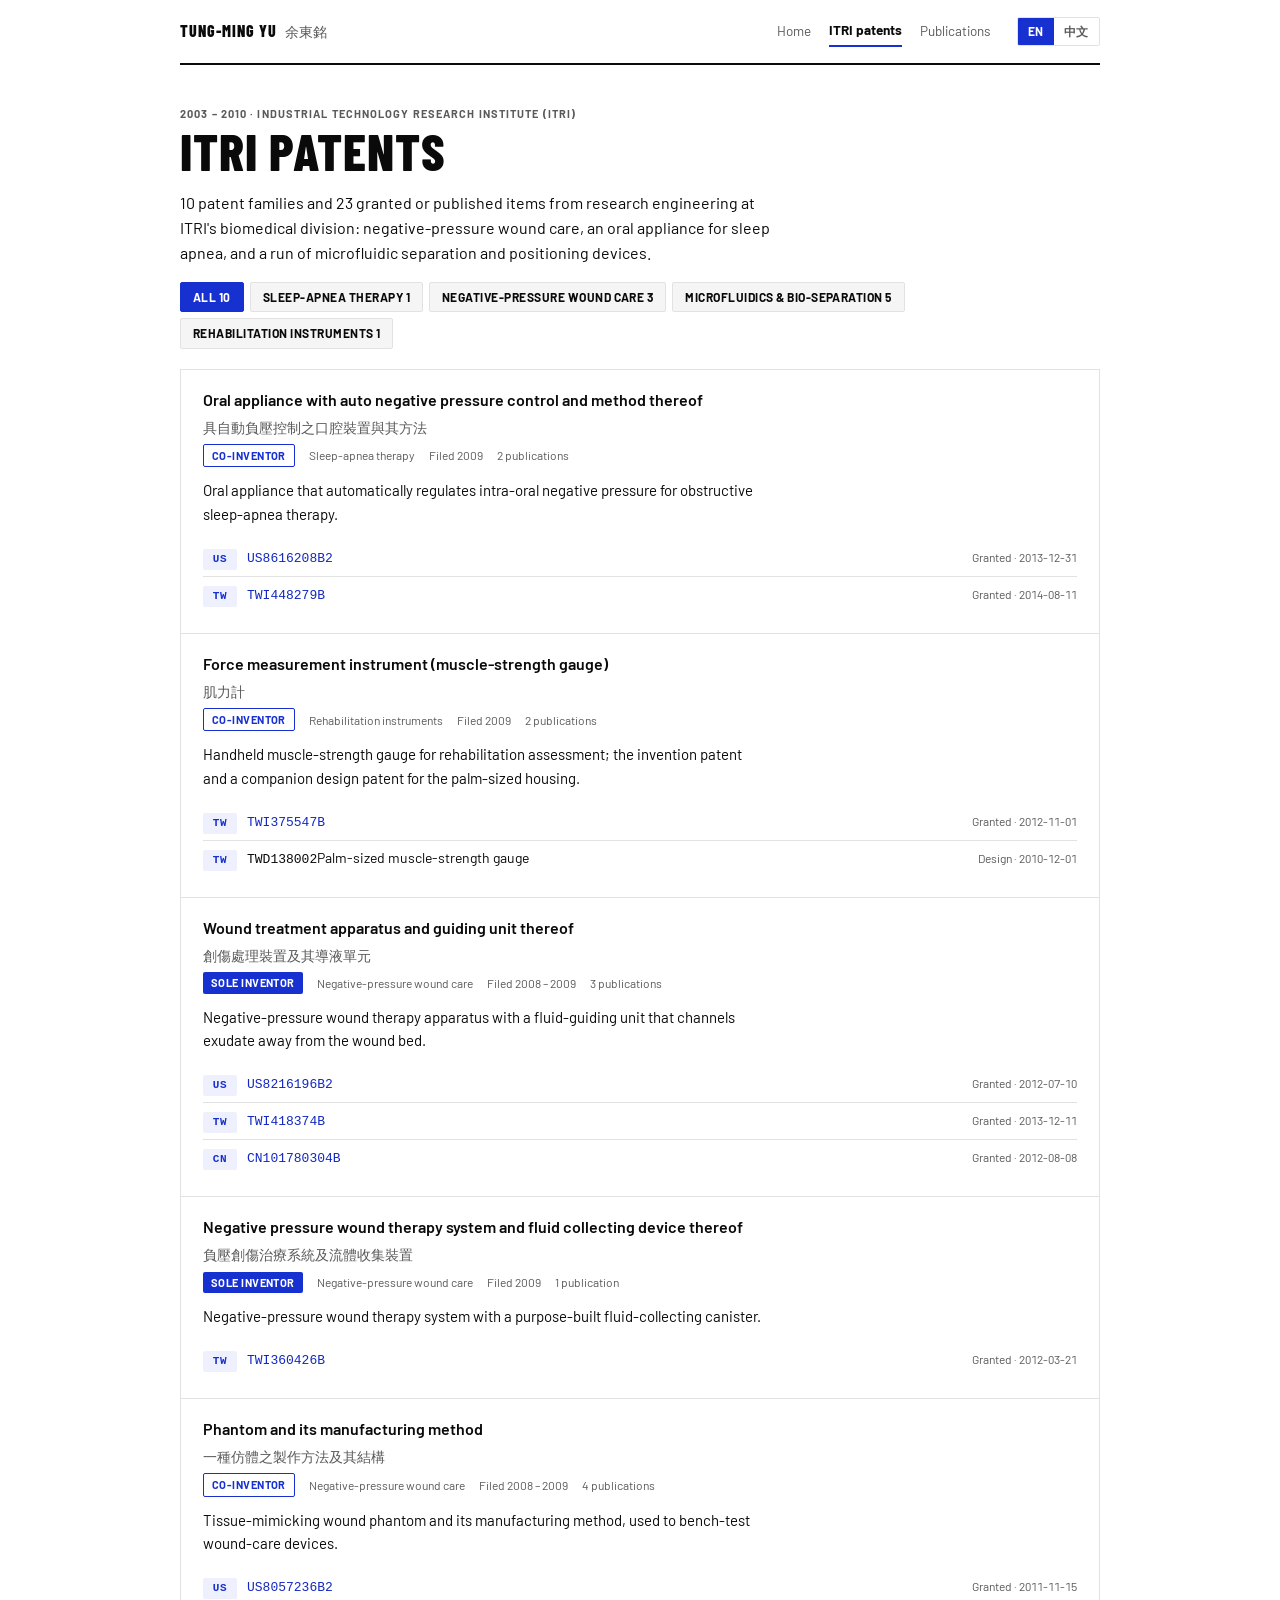
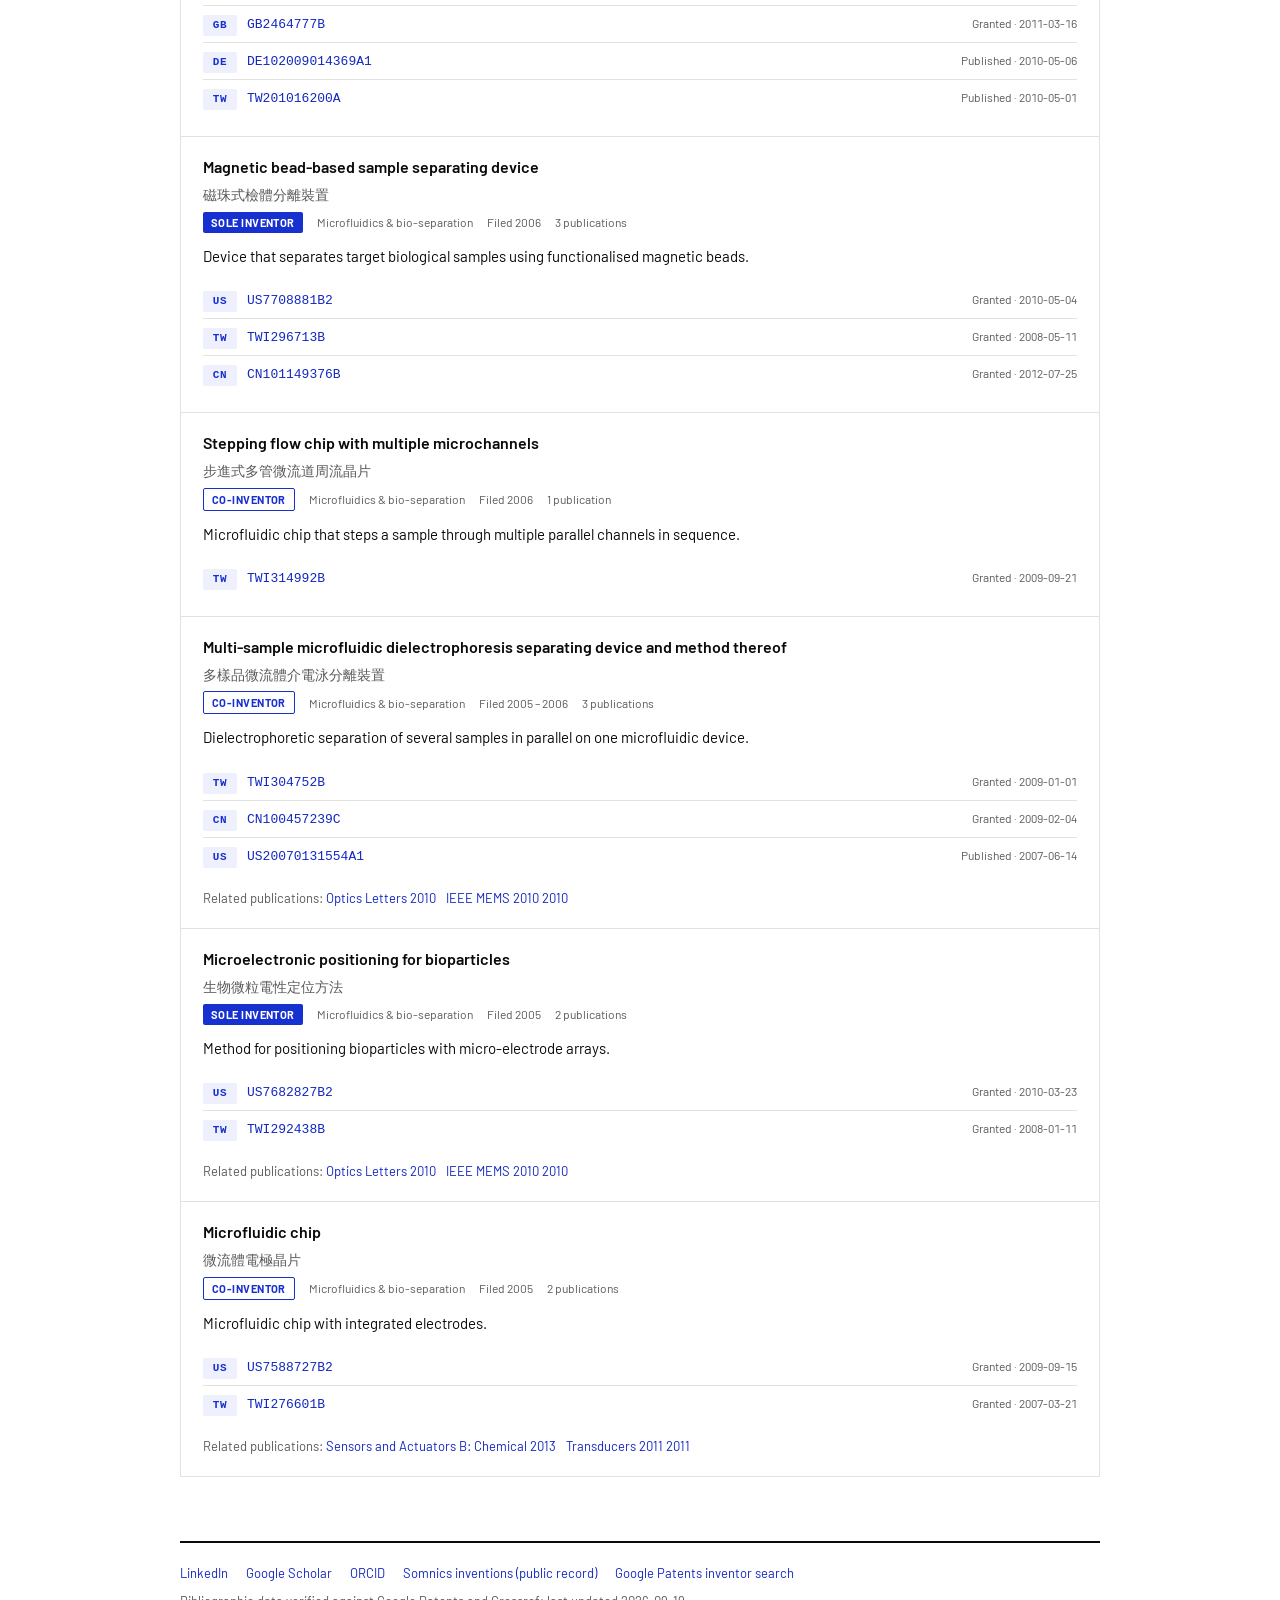
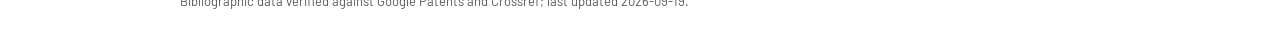
==== commit 6d9dc232: "Add link-preview image, canonical/og:url tags; fix duplicated home title Co-Authored-By: Claude Opus" ====
--- a/itri.html
+++ b/itri.html
@@ -8,6 +8,12 @@
 <meta property="og:title" content="ITRI Patents — Tung-Ming Yu">
 <meta property="og:description" content="Patent families from ITRI, 2003–2010">
 <meta property="og:type" content="website">
+<link rel="canonical" href="https://arkep96g-eng.github.io/tungmingyu/itri.html">
+<meta property="og:url" content="https://arkep96g-eng.github.io/tungmingyu/itri.html">
+<meta property="og:image" content="https://arkep96g-eng.github.io/tungmingyu/assets/og.png">
+<meta property="og:image:width" content="1200">
+<meta property="og:image:height" content="630">
+<meta name="twitter:card" content="summary_large_image">
 <link rel="preconnect" href="https://fonts.googleapis.com"><link rel="stylesheet" href="https://fonts.googleapis.com/css2?family=Barlow+Condensed:wght@600;700;800&family=Barlow:wght@400;500;600&display=swap">
 <link rel="stylesheet" href="style.css">
 </head>
@@ -150,7 +156,7 @@
 </main>
 <footer>
   <div class="ext"><a href="https://www.linkedin.com/in/tungmingyu" rel="me">LinkedIn</a><a href="https://scholar.google.com/citations?user=Y4uDDDAAAAAJ">Google Scholar</a><a href="https://orcid.org/0009-0000-7550-7226">ORCID</a><a href="somnics.html"><span class="en">Somnics inventions (public record)</span><span class="zh">Somnics 發明（公開紀錄）</span></a><a href="https://patents.google.com/?inventor=%22Tung-Ming+Yu%22"><span class="en">Google Patents inventor search</span><span class="zh">Google Patents 發明人檢索</span></a></div>
-  <div><span class="en">Bibliographic data verified against Google Patents and Crossref; last updated 2026-09-18.</span><span class="zh">書目資料已與 Google Patents 及 Crossref 核對；最後更新 2026-09-18。</span></div>
+  <div><span class="en">Bibliographic data verified against Google Patents and Crossref; last updated 2026-09-19.</span><span class="zh">書目資料已與 Google Patents 及 Crossref 核對；最後更新 2026-09-19。</span></div>
 </footer></div>
 <script src="app.js"></script>
 </body>
